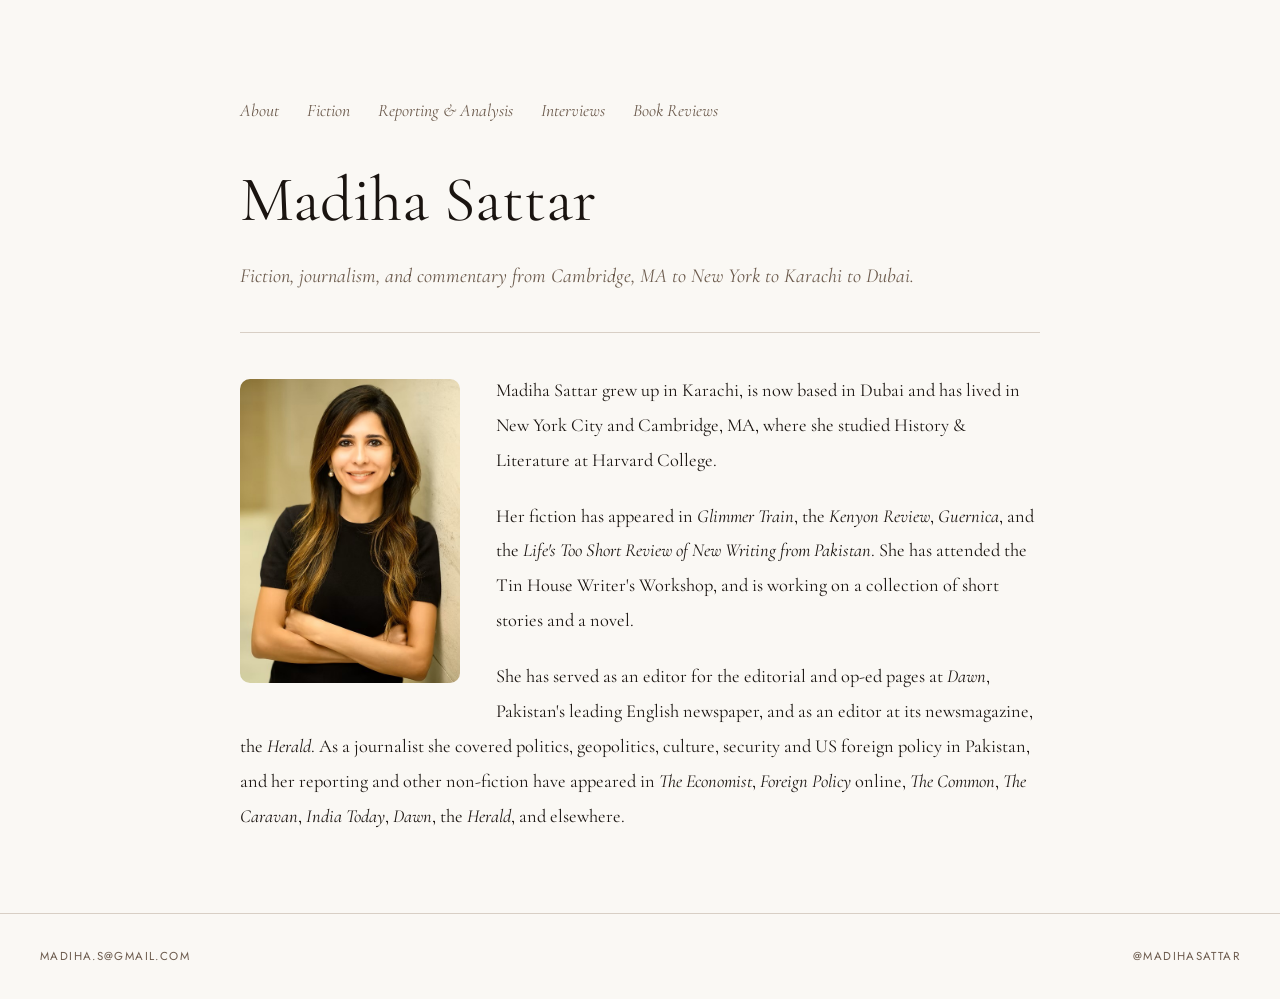
==== index.html @ 2da64d0b "Remove duplicate contact links from the homepage The footer already carries the email and X links on" ====
<!DOCTYPE html>
<html lang="en">
<head>
<meta charset="UTF-8" />
<meta name="viewport" content="width=device-width, initial-scale=1.0" />
<title>Madiha Sattar | Fiction, Creative Nonfiction, Journalism</title>
<meta name="description" content="Madiha Sattar — fiction writer, journalist, and critic. Published in the Kenyon Review, Guernica, Glimmer Train, The Economist, Foreign Policy, and more." />
<link rel="stylesheet" href="style.css?v=20260914b" />
</head>
<body data-page="home">
<main>
  <section class="home-hero">
    <nav class="hero-nav">
      <a href="#about">About</a>
      <a href="fiction.html">Fiction</a>
      <a href="reporting.html">Reporting &amp; Analysis</a>
      <a href="interviews.html">Interviews</a>
      <a href="book-reviews.html">Book Reviews</a>
    </nav>
    <h1>Madiha Sattar</h1>
    <p class="tagline">Fiction, journalism, and commentary from Cambridge, MA to New York to Karachi to&nbsp;Dubai.</p>
    <section class="home-about" id="about">
      <img src="madiha.jpg" alt="Madiha Sattar" />
      <div class="home-about-text">
        <p>Madiha Sattar grew up in Karachi, is now based in Dubai and has lived in New York City and Cambridge, MA, where she studied History &amp; Literature at Harvard&nbsp;College.</p>
        <p>Her fiction has appeared in <em>Glimmer Train</em>, the <em>Kenyon Review</em>, <em>Guernica</em>, and the <em>Life's Too Short Review of New Writing from Pakistan</em>. She has attended the Tin House Writer's Workshop, and is working on a collection of short stories and a&nbsp;novel.</p>
        <p>She has served as an editor for the editorial and op-ed pages at <em>Dawn</em>, Pakistan's leading English newspaper, and as an editor at its newsmagazine, the <em>Herald</em>. As a journalist she covered politics, geopolitics, culture, security and US foreign policy in Pakistan, and her reporting and other non-fiction have appeared in <em>The Economist</em>, <em>Foreign Policy</em> online, <em>The Common</em>, <em>The Caravan</em>, <em>India Today</em>, <em>Dawn</em>, the <em>Herald</em>, and&nbsp;elsewhere.</p>
      </div>
    </section>
  </section>
</main>
<script src="site.js?v=20260914b"></script>
</body>
</html>
---- style.css ----
@import url('https://fonts.googleapis.com/css2?family=Cormorant+Garamond:ital,wght@0,300;0,400;0,600;1,300;1,400&family=Jost:wght@300;400;500&display=swap');

:root {
  --ink: #1a1410;
  --paper: #faf8f4;
  --warm-mid: #6b5a4c;
  --accent: #7a4f3a;
  --rule: #d8cfc5;
  --nav-h: 68px;
}

*, *::before, *::after { box-sizing: border-box; margin: 0; padding: 0; }

html { font-size: 16px; scroll-behavior: smooth; }

body {
  background: var(--paper);
  color: var(--ink);
  font-family: 'Cormorant Garamond', Georgia, serif;
  font-weight: 400;
  line-height: 1.75;
  min-height: 100vh;
  display: flex;
  flex-direction: column;
}

/* ─── NAV ─────────────────────────────────────────────── */
nav {
  position: sticky;
  top: 0;
  z-index: 100;
  background: var(--paper);
  border-bottom: 1px solid var(--rule);
  height: var(--nav-h);
  display: flex;
  align-items: center;
  padding: 0 40px;
  gap: 40px;
}

.nav-name {
  font-family: 'Cormorant Garamond', Georgia, serif;
  font-size: 1.25rem;
  font-weight: 400;
  letter-spacing: 0.04em;
  color: var(--ink);
  text-decoration: none;
  white-space: nowrap;
  margin-right: auto;
}

.nav-links {
  display: flex;
  align-items: center;
  gap: 32px;
  list-style: none;
}

.nav-links a {
  font-family: 'Jost', sans-serif;
  font-size: 0.72rem;
  font-weight: 400;
  letter-spacing: 0.14em;
  text-transform: uppercase;
  color: var(--warm-mid);
  text-decoration: none;
  transition: color 0.2s;
}

.nav-links a:hover,
.nav-links a.active { color: var(--ink); }

/* ─── MAIN ───────────────────────────────────────────── */
main { flex: 1; }

/* ─── PAGE HEADER ───────────────────────────────────── */
.page-header {
  padding: 72px 40px 48px;
  max-width: 720px;
  margin: 0 auto;
}

.page-header h1 {
  font-size: clamp(2rem, 5vw, 3.2rem);
  font-weight: 400;
  letter-spacing: 0.01em;
  line-height: 1.2;
  color: var(--ink);
}

/* ─── HOME ───────────────────────────────────────────── */
.home-hero {
  padding: 96px 40px 80px;
  max-width: 880px;
  margin: 0 auto;
  display: flex;
  flex-direction: column;
  gap: 24px;
}

.home-hero h1 {
  font-size: clamp(2.4rem, 6vw, 4rem);
  font-weight: 400;
  line-height: 1.15;
  color: var(--ink);
}

.home-hero .subtitle {
  font-family: 'Jost', sans-serif;
  font-size: 0.78rem;
  letter-spacing: 0.2em;
  text-transform: uppercase;
  color: var(--warm-mid);
}

.home-hero .tagline {
  font-size: 1.25rem;
  font-weight: 400;
  font-style: italic;
  color: var(--warm-mid);
  line-height: 1.6;
  text-wrap: balance;
}

/* about, merged into the homepage below the tagline */
/* bio text wraps around the photo on every screen size */
.home-about {
  display: flow-root;
  margin-top: 16px;
  padding-top: 40px;
  border-top: 1px solid var(--rule);
  scroll-margin-top: 24px;
}

.home-about img {
  float: left;
  width: 220px;
  height: auto;
  margin: 6px 36px 12px 0;
  border-radius: 10px;
}

.home-about-text p {
  font-size: 1.15rem;
  font-weight: 400;
  line-height: 1.9;
  color: var(--ink);
  margin-bottom: 1.1em;
  text-wrap: pretty;
}
.home-about-text p:last-child { margin-bottom: 0; }

/* ─── ABOUT ──────────────────────────────────────────── */
.about-section {
  padding: 0 40px 80px;
  max-width: 720px;
  margin: 0 auto;
  display: flex;
  flex-direction: column;
  gap: 32px;
}

.about-section p {
  font-size: 1.15rem;
  font-weight: 400;
  line-height: 1.9;
  color: var(--ink);
  text-wrap: pretty;
}

/* small label above a full piece (e.g. "Book Review · Herald") */
.about-section .piece-label {
  font-family: 'Jost', sans-serif;
  font-size: 0.78rem;
  letter-spacing: 0.12em;
  text-transform: uppercase;
  color: var(--warm-mid);
}

/* one-line summary under a piece's title */
.about-section .piece-standfirst {
  font-style: italic;
  font-size: 1.3rem;
  line-height: 1.6;
  color: var(--warm-mid);
}

/* publication note at the end of a full piece */
.about-section .piece-note {
  font-style: italic;
  color: var(--warm-mid);
}

/* ─── WORK LISTS ─────────────────────────────────────── */
.work-section {
  padding: 0 40px 80px;
  max-width: 720px;
  margin: 0 auto;
}

.work-list { list-style: none; }

.work-item {
  padding: 28px 0;
  border-bottom: 1px solid var(--rule);
  display: flex;
  flex-direction: column;
  gap: 8px;
}
.work-item:first-child { border-top: 1px solid var(--rule); }

.work-item .pub {
  font-family: 'Jost', sans-serif;
  font-size: 0.72rem;
  letter-spacing: 0.16em;
  text-transform: uppercase;
  color: var(--accent);
}

.work-item .pub { text-wrap: balance; }
/* several credit lines under one entry, each its own link */
.work-item .pub-credits {
  display: flex;
  flex-direction: column;
  align-items: flex-start;
  gap: 10px;
}
.work-item .pub a {
  color: inherit;
  text-decoration: underline;
  text-decoration-thickness: 1px;
  text-underline-offset: 3px;
  transition: color 0.2s;
}
.work-item .pub a:hover { color: var(--ink); }

.work-item .title {
  font-size: 1.2rem;
  font-weight: 400;
  font-style: italic;
  color: #2970b8;
  text-decoration: none;
  transition: color 0.2s;
  line-height: 1.35;
}
.work-item .title:hover { color: var(--accent); }
.work-item .title.no-link { cursor: default; color: var(--ink); }
.work-item .title.no-link:hover { color: var(--ink); }

.work-item .excerpt {
  font-size: 1.05rem;
  font-weight: 400;
  color: #4d4137;
  line-height: 1.7;
  text-wrap: pretty;
}

.work-item .date {
  font-family: 'Jost', sans-serif;
  font-size: 0.68rem;
  letter-spacing: 0.1em;
  color: var(--warm-mid);
}

/* ─── PUBLICATION LOGOS ──────────────────────────────── */
.pub-logos {
  padding: 0 40px 80px;
  max-width: 720px;
  margin: 0 auto;
}

.pub-logos p.intro {
  font-size: 1.05rem;
  font-weight: 300;
  color: var(--warm-mid);
  margin-bottom: 40px;
  font-style: italic;
}

.pub-grid {
  display: flex;
  flex-wrap: wrap;
  gap: 20px;
  align-items: center;
}

.pub-badge {
  font-family: 'Jost', sans-serif;
  font-size: 0.75rem;
  letter-spacing: 0.14em;
  text-transform: uppercase;
  color: var(--warm-mid);
  border: 1px solid var(--rule);
  padding: 10px 18px;
  text-decoration: none;
  transition: all 0.2s;
}
.pub-badge:hover {
  color: var(--ink);
  border-color: var(--accent);
  background: #f5efe8;
}

/* ─── FOOTER ─────────────────────────────────────────── */
footer {
  border-top: 1px solid var(--rule);
  padding: 32px 40px;
  display: flex;
  justify-content: space-between;
  align-items: center;
  gap: 16px;
  flex-wrap: wrap;
}

footer a {
  font-family: 'Jost', sans-serif;
  font-size: 0.72rem;
  letter-spacing: 0.12em;
  text-transform: uppercase;
  color: var(--warm-mid);
  text-decoration: none;
  transition: color 0.2s;
}
footer a:hover { color: var(--ink); }

/* ─── RESPONSIVE ─────────────────────────────────────── */
@media (max-width: 680px) {
  /* Cormorant runs small on phones; scale every rem size up a step */
  html { font-size: 17px; }

  /* name on its own line, links wrap in a row beneath it */
  nav {
    height: auto;
    flex-wrap: wrap;
    padding: 14px 24px;
    gap: 6px 0;
  }
  .nav-name { width: 100%; margin-right: 0; }
  .nav-links { flex-wrap: wrap; gap: 4px 18px; }

  .home-about img { width: 118px; margin: 5px 18px 8px 0; border-radius: 8px; }

  .home-hero, .page-header, .about-section, .work-section, .pub-logos {
    padding-left: 24px;
    padding-right: 24px;
  }

  footer { padding: 24px; }
}

/* ─── HERO NAV (homepage links above name) ───────────── */
.hero-nav {
  display: flex;
  flex-direction: row;
  flex-wrap: wrap;
  align-items: flex-start;
  gap: 8px 28px;
  /* pinned while scrolling, like the inner-page menu */
  position: sticky;
  top: 0;
  z-index: 100;
  border: none;
  background: var(--paper);
  padding: 12px 0;
  margin-top: -12px;
  height: auto;
}

.hero-nav a {
  font-family: 'Cormorant Garamond', Georgia, serif;
  font-size: 1.1rem;
  font-weight: 400;
  font-style: italic;
  color: var(--warm-mid);
  text-decoration: none;
  letter-spacing: 0;
  text-transform: none;
  white-space: nowrap;
  transition: color 0.2s;
}

.hero-nav a:hover { color: var(--ink); }
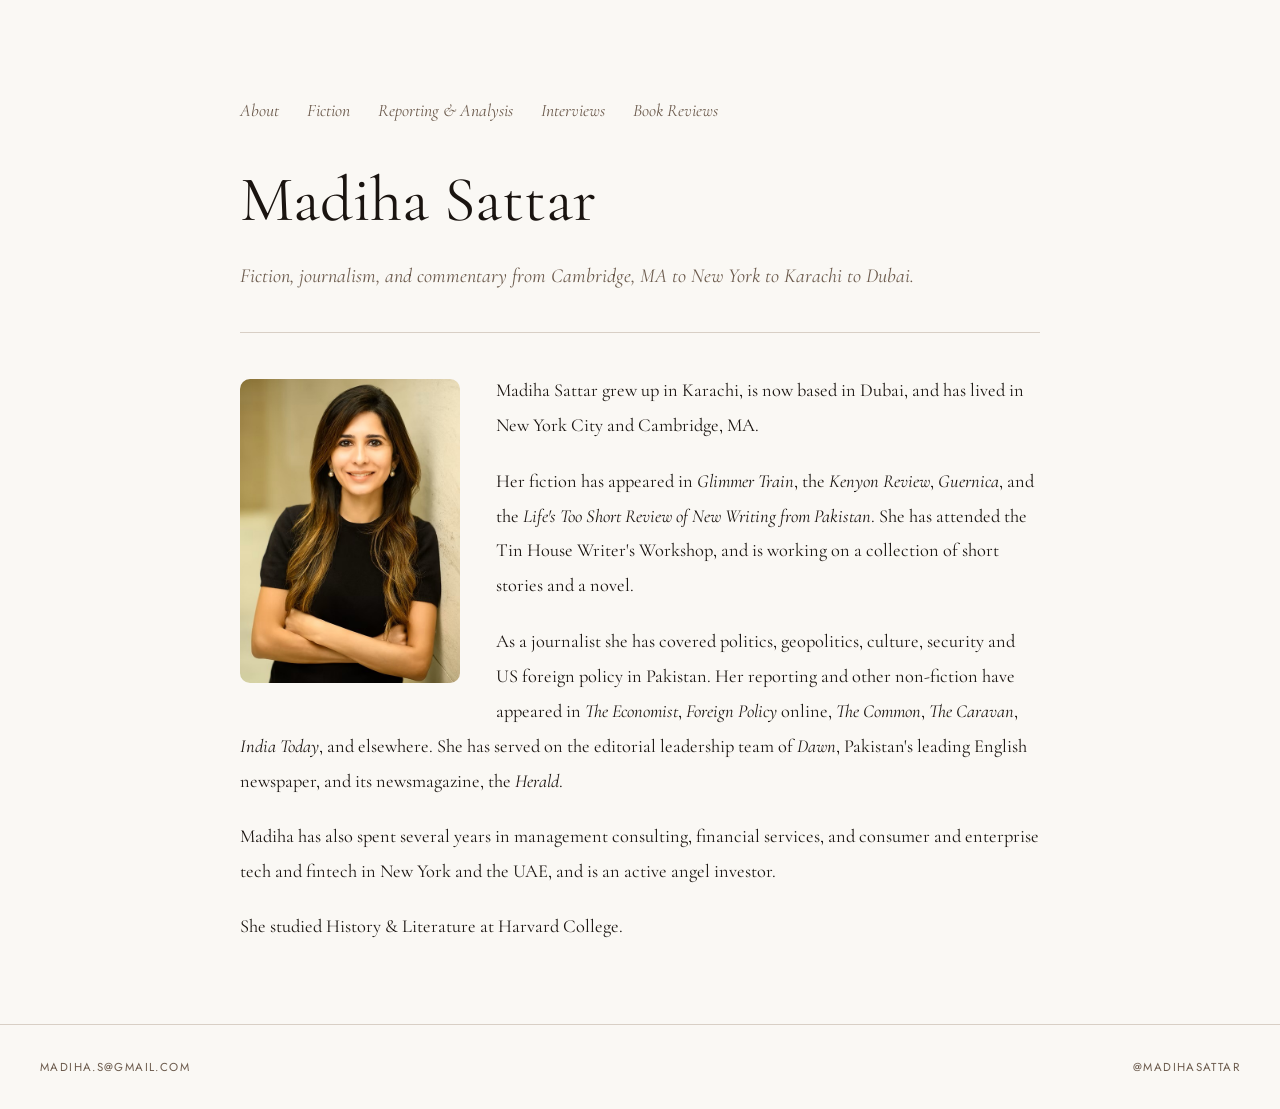
==== commit 8214b3ce: "Update homepage bio Co-Authored-By: Claude Opus 5 <noreply@anthropic.com>" ====
--- a/index.html
+++ b/index.html
@@ -22,9 +22,11 @@
     <section class="home-about" id="about">
       <img src="madiha.jpg" alt="Madiha Sattar" />
       <div class="home-about-text">
-        <p>Madiha Sattar grew up in Karachi, is now based in Dubai and has lived in New York City and Cambridge, MA, where she studied History &amp; Literature at Harvard&nbsp;College.</p>
+        <p>Madiha Sattar grew up in Karachi, is now based in Dubai, and has lived in New York City and Cambridge,&nbsp;MA.</p>
         <p>Her fiction has appeared in <em>Glimmer Train</em>, the <em>Kenyon Review</em>, <em>Guernica</em>, and the <em>Life's Too Short Review of New Writing from Pakistan</em>. She has attended the Tin House Writer's Workshop, and is working on a collection of short stories and a&nbsp;novel.</p>
-        <p>She has served as an editor for the editorial and op-ed pages at <em>Dawn</em>, Pakistan's leading English newspaper, and as an editor at its newsmagazine, the <em>Herald</em>. As a journalist she covered politics, geopolitics, culture, security and US foreign policy in Pakistan, and her reporting and other non-fiction have appeared in <em>The Economist</em>, <em>Foreign Policy</em> online, <em>The Common</em>, <em>The Caravan</em>, <em>India Today</em>, <em>Dawn</em>, the <em>Herald</em>, and&nbsp;elsewhere.</p>
+        <p>As a journalist she has covered politics, geopolitics, culture, security and US foreign policy in Pakistan. Her reporting and other non-fiction have appeared in <em>The Economist</em>, <em>Foreign Policy</em> online, <em>The Common</em>, <em>The Caravan</em>, <em>India Today</em>, and elsewhere. She has served on the editorial leadership team of <em>Dawn</em>, Pakistan's leading English newspaper, and its newsmagazine, the&nbsp;<em>Herald</em>.</p>
+        <p>Madiha has also spent several years in management consulting, financial services, and consumer and enterprise tech and fintech in New York and the UAE, and is an active angel&nbsp;investor.</p>
+        <p>She studied History &amp; Literature at Harvard&nbsp;College.</p>
       </div>
     </section>
   </section>
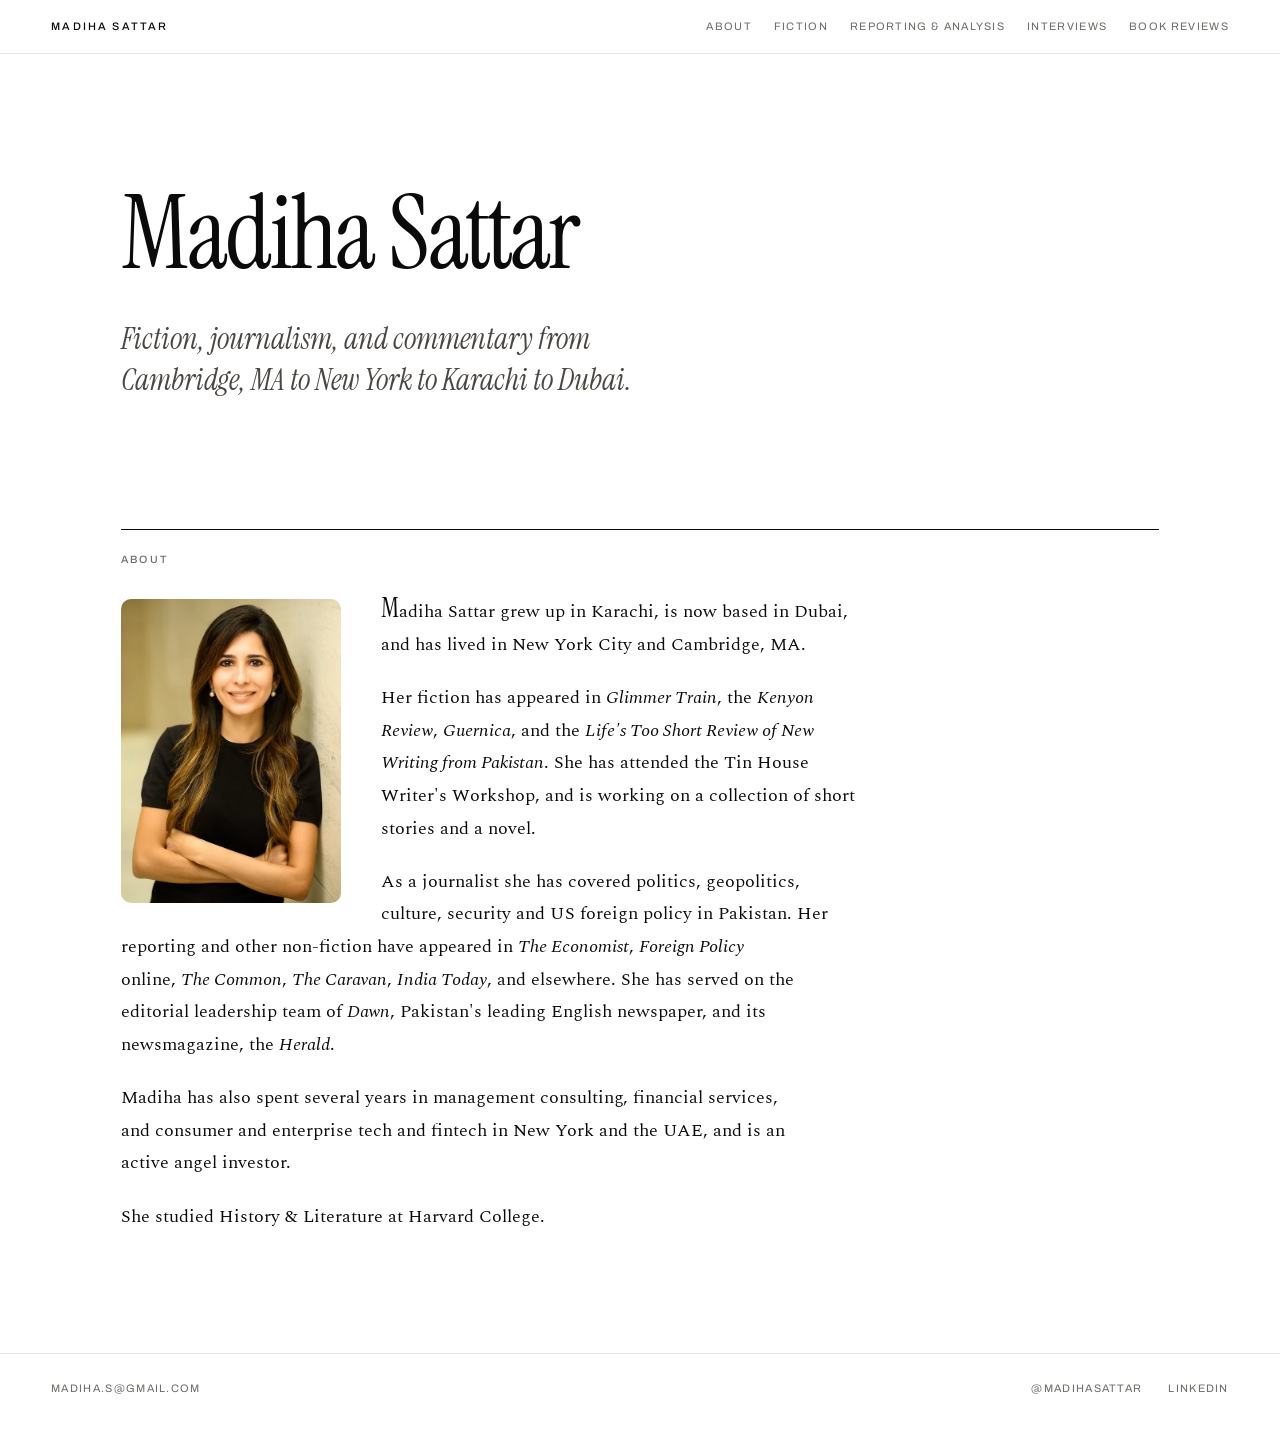
==== commit 4a2b5782: "Design refresh: new type, palette, layouts per DESIGN-HANDOFF - Instrument Serif / Spectral / Archiv" ====
--- a/index.html
+++ b/index.html
@@ -5,22 +5,16 @@
 <meta name="viewport" content="width=device-width, initial-scale=1.0" />
 <title>Madiha Sattar | Fiction, Creative Nonfiction, Journalism</title>
 <meta name="description" content="Madiha Sattar — fiction writer, journalist, and critic. Published in the Kenyon Review, Guernica, Glimmer Train, The Economist, Foreign Policy, and more." />
-<link rel="stylesheet" href="style.css?v=20260914b" />
+<link rel="stylesheet" href="style.css?v=20260914c" />
 </head>
 <body data-page="home">
-<main>
-  <section class="home-hero">
-    <nav class="hero-nav">
-      <a href="#about">About</a>
-      <a href="fiction.html">Fiction</a>
-      <a href="reporting.html">Reporting &amp; Analysis</a>
-      <a href="interviews.html">Interviews</a>
-      <a href="book-reviews.html">Book Reviews</a>
-    </nav>
-    <h1>Madiha Sattar</h1>
-    <p class="tagline">Fiction, journalism, and commentary from Cambridge, MA to New York to Karachi to&nbsp;Dubai.</p>
-    <section class="home-about" id="about">
-      <img src="madiha.jpg" alt="Madiha Sattar" />
+<main class="page-home">
+  <h1 class="home-name">Madiha Sattar</h1>
+  <p class="home-tagline">Fiction, journalism, and commentary from Cambridge, MA to New York to Karachi to&nbsp;Dubai.</p>
+  <section class="home-about" id="about">
+    <p class="section-label">About</p>
+    <div class="home-about-body">
+      <img src="madiha.jpg" alt="Madiha Sattar" width="552" height="762" />
       <div class="home-about-text">
         <p>Madiha Sattar grew up in Karachi, is now based in Dubai, and has lived in New York City and Cambridge,&nbsp;MA.</p>
         <p>Her fiction has appeared in <em>Glimmer Train</em>, the <em>Kenyon Review</em>, <em>Guernica</em>, and the <em>Life's Too Short Review of New Writing from Pakistan</em>. She has attended the Tin House Writer's Workshop, and is working on a collection of short stories and a&nbsp;novel.</p>
@@ -28,9 +22,9 @@
         <p>Madiha has also spent several years in management consulting, financial services, and consumer and enterprise tech and fintech in New York and the UAE, and is an active angel&nbsp;investor.</p>
         <p>She studied History &amp; Literature at Harvard&nbsp;College.</p>
       </div>
-    </section>
+    </div>
   </section>
 </main>
-<script src="site.js?v=20260914b"></script>
+<script src="site.js?v=20260914c"></script>
 </body>
 </html>
--- a/style.css
+++ b/style.css
@@ -1,382 +1,493 @@
-@import url('https://fonts.googleapis.com/css2?family=Cormorant+Garamond:ital,wght@0,300;0,400;0,600;1,300;1,400&family=Jost:wght@300;400;500&display=swap');
+@import url('https://fonts.googleapis.com/css2?family=Instrument+Serif:ital@0;1&family=Archivo:wght@400;500&family=Spectral:ital,wght@0,400;1,400&display=swap');
 
 :root {
-  --ink: #1a1410;
-  --paper: #faf8f4;
-  --warm-mid: #6b5a4c;
-  --accent: #7a4f3a;
-  --rule: #d8cfc5;
-  --nav-h: 68px;
+  --paper: #ffffff;
+  --ink: #0a0a0a;        /* headings, active nav, non-linked titles */
+  --body: #3a3632;       /* excerpts, running text */
+  --mid: #4a4642;        /* tagline, standfirsts */
+  --quiet: #6f6b66;      /* nav links, footer, credits */
+  --faint: #8c8882;      /* dates, small labels */
+  --rule: #e7e5e1;       /* hairlines between entries */
+  --rule-strong: #0a0a0a;/* rule that opens a list or the About block */
+  --link: #2970b8;       /* article titles that link out */
+
+  --display: 'Instrument Serif', Georgia, 'Times New Roman', serif;
+  --text: 'Spectral', Georgia, 'Times New Roman', serif;
+  --label: 'Archivo', system-ui, -apple-system, 'Segoe UI', sans-serif;
+
+  --gutter: clamp(20px, 4vw, 52px);
 }
 
 *, *::before, *::after { box-sizing: border-box; margin: 0; padding: 0; }
 
-html { font-size: 16px; scroll-behavior: smooth; }
+html { scroll-behavior: smooth; }
+@media (prefers-reduced-motion: reduce) { html { scroll-behavior: auto; } }
 
 body {
   background: var(--paper);
   color: var(--ink);
-  font-family: 'Cormorant Garamond', Georgia, serif;
+  font-family: var(--text);
   font-weight: 400;
-  line-height: 1.75;
+  line-height: 1.6;
   min-height: 100vh;
   display: flex;
   flex-direction: column;
-}
-
-/* ─── NAV ─────────────────────────────────────────────── */
-nav {
+  -webkit-font-smoothing: antialiased;
+}
+
+a { color: var(--link); }
+a:hover { color: var(--ink); }
+a:focus-visible, button:focus-visible { outline: 2px solid var(--link); outline-offset: 3px; }
+img { max-width: 100%; }
+
+/* ─── HEADER (injected by site.js) ───────────────────── */
+.site-header {
   position: sticky;
   top: 0;
-  z-index: 100;
+  z-index: 50;
   background: var(--paper);
   border-bottom: 1px solid var(--rule);
-  height: var(--nav-h);
-  display: flex;
-  align-items: center;
-  padding: 0 40px;
-  gap: 40px;
-}
-
-.nav-name {
-  font-family: 'Cormorant Garamond', Georgia, serif;
-  font-size: 1.25rem;
-  font-weight: 400;
-  letter-spacing: 0.04em;
+  display: flex;
+  flex-wrap: wrap;
+  align-items: baseline;
+  justify-content: space-between;
+  gap: 8px 32px;
+  padding: 18px var(--gutter);
+}
+
+.site-name {
+  font-family: var(--label);
+  font-size: 0.68rem;
+  font-weight: 500;
+  letter-spacing: 0.2em;
+  text-transform: uppercase;
   color: var(--ink);
   text-decoration: none;
-  white-space: nowrap;
-  margin-right: auto;
-}
-
-.nav-links {
-  display: flex;
-  align-items: center;
-  gap: 32px;
+}
+.site-name:hover { color: var(--ink); }
+
+.site-nav {
+  display: flex;
+  flex-wrap: wrap;
+  gap: 6px 22px;
+}
+
+.site-nav a {
+  font-family: var(--label);
+  font-size: 0.68rem;
+  letter-spacing: 0.12em;
+  text-transform: uppercase;
+  color: var(--quiet);
+  text-decoration: none;
+}
+.site-nav a:hover { color: var(--ink); }
+.site-nav a.active {
+  color: var(--ink);
+  border-bottom: 1px solid var(--ink);
+  padding-bottom: 2px;
+}
+
+/* ─── PAGE FRAMES ────────────────────────────────────── */
+main {
+  flex: 1;
+  width: 100%;
+  margin: 0 auto;
+  padding: clamp(52px, 8vw, 96px) var(--gutter) clamp(64px, 9vw, 112px);
+}
+.page-list  { max-width: 1000px; }
+.page-piece { max-width: 760px; }
+.page-home  {
+  max-width: 1140px;
+  padding-top: clamp(64px, 11vw, 132px);
+  padding-bottom: clamp(72px, 10vw, 120px);
+}
+
+.page-title {
+  font-family: var(--display);
+  font-weight: 400;
+  font-size: clamp(2.4rem, 6.5vw, 4rem);
+  line-height: 1.04;
+  letter-spacing: -0.02em;
+  color: var(--ink);
+  text-wrap: balance;
+}
+.page-title--long {
+  font-size: clamp(2.2rem, 6vw, 4rem);
+  max-width: 18em;
+}
+
+/* ─── HOMEPAGE ───────────────────────────────────────── */
+.home-name {
+  font-family: var(--display);
+  font-weight: 400;
+  font-size: clamp(2.9rem, 9.2vw, 6.4rem);
+  line-height: 0.94;
+  letter-spacing: -0.025em;
+}
+
+.home-tagline {
+  font-family: var(--display);
+  font-style: italic;
+  font-size: clamp(1.2rem, 2.5vw, 1.85rem);
+  line-height: 1.4;
+  color: var(--mid);
+  max-width: 27em;
+  text-wrap: balance;
+  margin-top: clamp(22px, 3.5vw, 36px);
+}
+
+.home-about {
+  margin-top: clamp(64px, 10vw, 128px);
+  border-top: 1px solid var(--rule-strong);
+  padding-top: 22px;
+  scroll-margin-top: 76px;
+}
+
+.section-label {
+  font-family: var(--label);
+  font-size: 0.66rem;
+  font-weight: 500;
+  letter-spacing: 0.2em;
+  text-transform: uppercase;
+  color: var(--quiet);
+  margin-bottom: 26px;
+}
+
+/* photo floats left; the bio must stay normal block flow so it wraps around and under it */
+.home-about-body {
+  display: flow-root;
+  max-width: 46em;
+}
+
+.home-about-body img {
+  float: left;
+  display: block;
+  width: clamp(128px, 22vw, 220px);
+  height: auto;
+  margin: 4px clamp(22px, 3.5vw, 40px) 14px 0;
+  border-radius: clamp(8px, 1.4vw, 10px);
+}
+
+.home-about-text p {
+  font-size: 1.12rem;
+  line-height: 1.82;
+  margin: 0 0 1.15em;
+  text-wrap: pretty;
+}
+.home-about-text p:last-child { margin-bottom: 0; }
+
+/* raised initial ties the bio to the display type */
+.home-about-text p:first-child::first-letter {
+  font-family: var(--display);
+  font-size: 1.5em;
+  line-height: 1;
+}
+
+/* ─── LIST PAGES ─────────────────────────────────────── */
+.work-list {
   list-style: none;
-}
-
-.nav-links a {
-  font-family: 'Jost', sans-serif;
-  font-size: 0.72rem;
+  margin-top: clamp(32px, 5vw, 52px);
+  border-top: 1px solid var(--rule-strong);
+}
+
+.entry {
+  display: flex;
+  flex-direction: column;
+  gap: 12px;
+}
+
+.work-list > .entry {
+  border-bottom: 1px solid var(--rule);
+  padding: clamp(26px, 4vw, 40px) 0;
+}
+
+.entry-date,
+.entry-label {
+  font-family: var(--label);
+  font-size: 0.64rem;
+  letter-spacing: 0.14em;
+  text-transform: uppercase;
+  color: var(--faint);
+}
+.entry-label {
+  font-weight: 500;
+  letter-spacing: 0.18em;
+}
+
+.entry-title {
+  font-family: var(--display);
   font-weight: 400;
-  letter-spacing: 0.14em;
-  text-transform: uppercase;
-  color: var(--warm-mid);
+  font-size: clamp(1.45rem, 3vw, 1.85rem);
+  line-height: 1.2;
+  color: var(--link);
   text-decoration: none;
-  transition: color 0.2s;
-}
-
-.nav-links a:hover,
-.nav-links a.active { color: var(--ink); }
-
-/* ─── MAIN ───────────────────────────────────────────── */
-main { flex: 1; }
-
-/* ─── PAGE HEADER ───────────────────────────────────── */
-.page-header {
-  padding: 72px 40px 48px;
-  max-width: 720px;
-  margin: 0 auto;
-}
-
-.page-header h1 {
-  font-size: clamp(2rem, 5vw, 3.2rem);
-  font-weight: 400;
-  letter-spacing: 0.01em;
-  line-height: 1.2;
-  color: var(--ink);
-}
-
-/* ─── HOME ───────────────────────────────────────────── */
-.home-hero {
-  padding: 96px 40px 80px;
-  max-width: 880px;
-  margin: 0 auto;
-  display: flex;
-  flex-direction: column;
-  gap: 24px;
-}
-
-.home-hero h1 {
-  font-size: clamp(2.4rem, 6vw, 4rem);
-  font-weight: 400;
-  line-height: 1.15;
-  color: var(--ink);
-}
-
-.home-hero .subtitle {
-  font-family: 'Jost', sans-serif;
-  font-size: 0.78rem;
-  letter-spacing: 0.2em;
-  text-transform: uppercase;
-  color: var(--warm-mid);
-}
-
-.home-hero .tagline {
-  font-size: 1.25rem;
-  font-weight: 400;
+  max-width: 30em;
+  text-wrap: pretty;
+}
+a.entry-title:hover { color: var(--ink); }
+.entry-title.no-link { color: var(--ink); }
+
+.entry-standfirst {
+  font-family: var(--display);
   font-style: italic;
-  color: var(--warm-mid);
-  line-height: 1.6;
+  font-size: 1.15rem;
+  line-height: 1.5;
+  color: var(--mid);
+  max-width: 34em;
+  text-wrap: pretty;
+}
+
+.entry-excerpt {
+  font-size: 1.02rem;
+  line-height: 1.8;
+  color: var(--body);
+  max-width: 36em;
+  text-wrap: pretty;
+}
+
+/* Fiction: the publication credit sits above the title and reads as its pair */
+[data-page="fiction"] .entry-title {
+  font-size: clamp(1.5rem, 3.2vw, 2.1rem);
+}
+
+.entry-credit,
+.entry-credits a {
+  font-family: var(--label);
+  font-size: 0.95rem;
+  font-weight: 500;
+  letter-spacing: 0.08em;
+  text-transform: uppercase;
+  color: var(--body);
   text-wrap: balance;
 }
 
-/* about, merged into the homepage below the tagline */
-/* bio text wraps around the photo on every screen size */
-.home-about {
-  display: flow-root;
-  margin-top: 16px;
-  padding-top: 40px;
-  border-top: 1px solid var(--rule);
-  scroll-margin-top: 24px;
-}
-
-.home-about img {
-  float: left;
-  width: 220px;
-  height: auto;
-  margin: 6px 36px 12px 0;
-  border-radius: 10px;
-}
-
-.home-about-text p {
-  font-size: 1.15rem;
-  font-weight: 400;
-  line-height: 1.9;
-  color: var(--ink);
-  margin-bottom: 1.1em;
-  text-wrap: pretty;
-}
-.home-about-text p:last-child { margin-bottom: 0; }
-
-/* ─── ABOUT ──────────────────────────────────────────── */
-.about-section {
-  padding: 0 40px 80px;
-  max-width: 720px;
-  margin: 0 auto;
-  display: flex;
-  flex-direction: column;
-  gap: 32px;
-}
-
-.about-section p {
-  font-size: 1.15rem;
-  font-weight: 400;
-  line-height: 1.9;
-  color: var(--ink);
-  text-wrap: pretty;
-}
-
-/* small label above a full piece (e.g. "Book Review · Herald") */
-.about-section .piece-label {
-  font-family: 'Jost', sans-serif;
-  font-size: 0.78rem;
-  letter-spacing: 0.12em;
-  text-transform: uppercase;
-  color: var(--warm-mid);
-}
-
-/* one-line summary under a piece's title */
-.about-section .piece-standfirst {
-  font-style: italic;
-  font-size: 1.3rem;
-  line-height: 1.6;
-  color: var(--warm-mid);
-}
-
-/* publication note at the end of a full piece */
-.about-section .piece-note {
-  font-style: italic;
-  color: var(--warm-mid);
-}
-
-/* ─── WORK LISTS ─────────────────────────────────────── */
-.work-section {
-  padding: 0 40px 80px;
-  max-width: 720px;
-  margin: 0 auto;
-}
-
-.work-list { list-style: none; }
-
-.work-item {
-  padding: 28px 0;
-  border-bottom: 1px solid var(--rule);
-  display: flex;
-  flex-direction: column;
-  gap: 8px;
-}
-.work-item:first-child { border-top: 1px solid var(--rule); }
-
-.work-item .pub {
-  font-family: 'Jost', sans-serif;
-  font-size: 0.72rem;
-  letter-spacing: 0.16em;
-  text-transform: uppercase;
-  color: var(--accent);
-}
-
-.work-item .pub { text-wrap: balance; }
-/* several credit lines under one entry, each its own link */
-.work-item .pub-credits {
+.entry-credits {
   display: flex;
   flex-direction: column;
   align-items: flex-start;
   gap: 10px;
 }
-.work-item .pub a {
-  color: inherit;
+.entry-credits a {
   text-decoration: underline;
   text-decoration-thickness: 1px;
   text-underline-offset: 3px;
-  transition: color 0.2s;
-}
-.work-item .pub a:hover { color: var(--ink); }
-
-.work-item .title {
-  font-size: 1.2rem;
+}
+.entry-credits a:hover { color: var(--ink); }
+
+/* Book Reviews: fixed cover box, centred against its blurb */
+.work-list > .review-item {
+  display: grid;
+  grid-template-columns: clamp(88px, 12vw, 116px) minmax(0, 1fr);
+  gap: clamp(22px, 4vw, 44px);
+  align-items: center;
+}
+
+.review-cover {
+  display: block;
+  width: 100%;
+  aspect-ratio: 2 / 3;
+  object-fit: cover;
+  object-position: center;
+  border-radius: 4px;
+  box-shadow: 0 1px 12px rgba(0, 0, 0, 0.14);
+}
+
+.review-text {
+  display: flex;
+  flex-direction: column;
+  gap: 10px;
+}
+.review-text .entry-title { font-size: clamp(1.45rem, 3vw, 1.95rem); max-width: 26em; }
+.review-text .entry-title + .entry-excerpt { margin-top: 4px; }
+
+/* Interviews */
+[data-page="interviews"] .entry-title {
+  font-size: clamp(1.7rem, 4vw, 2.4rem);
+  line-height: 1.15;
+}
+[data-page="interviews"] .entry-excerpt {
+  font-size: 1.05rem;
+  max-width: 38em;
+}
+[data-page="interviews"] .entry-title + .entry-excerpt { margin-top: 4px; }
+
+/* ─── REPORTING & ANALYSIS ───────────────────────────── */
+.pub-filter {
+  margin-top: clamp(32px, 5vw, 52px);
+  border-top: 1px solid var(--rule-strong);
+  border-bottom: 1px solid var(--rule);
+  padding: 22px 0 24px;
+  display: grid;
+  grid-template-columns: repeat(auto-fill, minmax(108px, 1fr));
+  gap: 26px 16px;
+  align-items: center;
+  justify-items: start;
+}
+
+.pub-filter button {
+  background: none;
+  border: none;
+  padding: 0;
+  cursor: pointer;
+  display: flex;
+  align-items: center;
+  max-width: 100%;
+  transition: opacity 0.2s;
+}
+.pub-filter button.dimmed { opacity: 0.3; }
+.pub-filter button:hover { opacity: 1; }
+
+.pub-filter img,
+.pub-head img {
+  display: block;
+  width: auto;
+  max-width: 100%;
+  object-fit: contain;
+  object-position: left center;
+}
+
+/* wordmarks 40–46px; stacked marks need more height to read at the same optical size */
+.pub-filter [data-pub="economist"] img  { height: 46px; }
+.pub-filter [data-pub="fp"] img         { height: 44px; }
+.pub-filter [data-pub="dawn"] img       { height: 40px; }
+.pub-filter [data-pub="caravan"] img    { height: 46px; }
+.pub-filter [data-pub="herald"] img     { height: 40px; }
+.pub-filter [data-pub="indiatoday"] img { height: 44px; }
+.pub-filter [data-pub="common"] img     { height: 54px; }
+.pub-filter [data-pub="huffpost"] img   { height: 50px; }
+
+.pub-section { margin-top: clamp(40px, 6vw, 68px); }
+.pub-section.is-hidden { display: none; }
+
+.pub-head {
+  display: flex;
+  align-items: center;
+  margin-bottom: 18px;
+}
+
+#economist  .pub-head img { height: 52px; }
+#fp         .pub-head img { height: 46px; }
+#dawn       .pub-head img { height: 42px; }
+#caravan    .pub-head img { height: 50px; }
+#herald     .pub-head img { height: 42px; }
+#indiatoday .pub-head img { height: 46px; }
+#common     .pub-head img { height: 68px; }
+#huffpost   .pub-head img { height: 64px; }
+
+.pub-list { list-style: none; }
+.pub-list > .entry {
+  border-top: 1px solid var(--rule);
+  padding: 26px 0;
+  gap: 10px;
+}
+
+/* ─── FULL-TEXT PIECES ───────────────────────────────── */
+.piece-label {
+  font-family: var(--label);
+  font-size: 0.64rem;
+  font-weight: 500;
+  letter-spacing: 0.2em;
+  text-transform: uppercase;
+  color: var(--faint);
+  margin-bottom: 18px;
+}
+
+.piece-title {
+  font-family: var(--display);
   font-weight: 400;
+  font-size: clamp(2.4rem, 6.5vw, 3.8rem);
+  line-height: 1.04;
+  letter-spacing: -0.02em;
+  text-wrap: balance;
+}
+.piece-title--long {
+  font-size: clamp(2.1rem, 5.6vw, 3.4rem);
+  line-height: 1.08;
+}
+
+.piece-standfirst {
+  font-family: var(--display);
   font-style: italic;
-  color: #2970b8;
+  font-size: clamp(1.25rem, 2.6vw, 1.65rem);
+  line-height: 1.45;
+  color: var(--mid);
+  margin-top: clamp(18px, 3vw, 26px);
+  text-wrap: pretty;
+}
+
+.piece-body {
+  margin-top: clamp(32px, 5vw, 48px);
+  border-top: 1px solid var(--rule-strong);
+  padding-top: clamp(28px, 4vw, 40px);
+  display: flex;
+  flex-direction: column;
+  gap: 1.3em;
+}
+
+.piece-body p {
+  font-size: 1.14rem;
+  line-height: 1.88;
+  text-wrap: pretty;
+}
+
+.piece-body .piece-epigraph {
+  font-family: var(--display);
+  font-style: italic;
+  font-size: clamp(1.25rem, 2.6vw, 1.6rem);
+  line-height: 1.5;
+  color: var(--mid);
+}
+
+.piece-body .piece-note {
+  font-style: italic;
+  font-size: 1rem;
+  line-height: 1.7;
+  color: var(--quiet);
+  margin-top: 0.6em;
+}
+
+.back-link { margin-top: clamp(44px, 6vw, 64px); }
+.back-link a {
+  font-family: var(--label);
+  font-size: 0.66rem;
+  letter-spacing: 0.16em;
+  text-transform: uppercase;
+  color: var(--quiet);
   text-decoration: none;
-  transition: color 0.2s;
-  line-height: 1.35;
-}
-.work-item .title:hover { color: var(--accent); }
-.work-item .title.no-link { cursor: default; color: var(--ink); }
-.work-item .title.no-link:hover { color: var(--ink); }
-
-.work-item .excerpt {
-  font-size: 1.05rem;
-  font-weight: 400;
-  color: #4d4137;
-  line-height: 1.7;
-  text-wrap: pretty;
-}
-
-.work-item .date {
-  font-family: 'Jost', sans-serif;
-  font-size: 0.68rem;
-  letter-spacing: 0.1em;
-  color: var(--warm-mid);
-}
-
-/* ─── PUBLICATION LOGOS ──────────────────────────────── */
-.pub-logos {
-  padding: 0 40px 80px;
-  max-width: 720px;
-  margin: 0 auto;
-}
-
-.pub-logos p.intro {
-  font-size: 1.05rem;
-  font-weight: 300;
-  color: var(--warm-mid);
-  margin-bottom: 40px;
-  font-style: italic;
-}
-
-.pub-grid {
-  display: flex;
-  flex-wrap: wrap;
-  gap: 20px;
-  align-items: center;
-}
-
-.pub-badge {
-  font-family: 'Jost', sans-serif;
-  font-size: 0.75rem;
-  letter-spacing: 0.14em;
-  text-transform: uppercase;
-  color: var(--warm-mid);
-  border: 1px solid var(--rule);
-  padding: 10px 18px;
+}
+.back-link a:hover { color: var(--ink); }
+
+/* ─── FOOTER (injected by site.js) ───────────────────── */
+/* one line at every width: the clamped size keeps three links off a second row at 375px */
+.site-footer {
+  border-top: 1px solid var(--rule);
+  padding: 26px var(--gutter) 34px;
+  display: flex;
+  flex-wrap: nowrap;
+  align-items: center;
+  justify-content: space-between;
+  gap: clamp(10px, 2.5vw, 28px);
+}
+
+.site-footer-social {
+  display: flex;
+  align-items: center;
+  gap: clamp(10px, 2.5vw, 26px);
+}
+
+.site-footer a {
+  font-family: var(--label);
+  font-size: clamp(0.56rem, 2.4vw, 0.68rem);
+  letter-spacing: 0.12em;
+  text-transform: uppercase;
+  color: var(--quiet);
   text-decoration: none;
-  transition: all 0.2s;
-}
-.pub-badge:hover {
-  color: var(--ink);
-  border-color: var(--accent);
-  background: #f5efe8;
-}
-
-/* ─── FOOTER ─────────────────────────────────────────── */
-footer {
-  border-top: 1px solid var(--rule);
-  padding: 32px 40px;
-  display: flex;
-  justify-content: space-between;
-  align-items: center;
-  gap: 16px;
-  flex-wrap: wrap;
-}
-
-footer a {
-  font-family: 'Jost', sans-serif;
-  font-size: 0.72rem;
-  letter-spacing: 0.12em;
-  text-transform: uppercase;
-  color: var(--warm-mid);
-  text-decoration: none;
-  transition: color 0.2s;
-}
-footer a:hover { color: var(--ink); }
-
-/* ─── RESPONSIVE ─────────────────────────────────────── */
+  white-space: nowrap;
+}
+.site-footer a:hover { color: var(--ink); }
+
+/* ─── PHONES ─────────────────────────────────────────── */
 @media (max-width: 680px) {
-  /* Cormorant runs small on phones; scale every rem size up a step */
-  html { font-size: 17px; }
-
-  /* name on its own line, links wrap in a row beneath it */
-  nav {
-    height: auto;
-    flex-wrap: wrap;
-    padding: 14px 24px;
-    gap: 6px 0;
-  }
-  .nav-name { width: 100%; margin-right: 0; }
-  .nav-links { flex-wrap: wrap; gap: 4px 18px; }
-
-  .home-about img { width: 118px; margin: 5px 18px 8px 0; border-radius: 8px; }
-
-  .home-hero, .page-header, .about-section, .work-section, .pub-logos {
-    padding-left: 24px;
-    padding-right: 24px;
-  }
-
-  footer { padding: 24px; }
-}
-
-/* ─── HERO NAV (homepage links above name) ───────────── */
-.hero-nav {
-  display: flex;
-  flex-direction: row;
-  flex-wrap: wrap;
-  align-items: flex-start;
-  gap: 8px 28px;
-  /* pinned while scrolling, like the inner-page menu */
-  position: sticky;
-  top: 0;
-  z-index: 100;
-  border: none;
-  background: var(--paper);
-  padding: 12px 0;
-  margin-top: -12px;
-  height: auto;
-}
-
-.hero-nav a {
-  font-family: 'Cormorant Garamond', Georgia, serif;
-  font-size: 1.1rem;
-  font-weight: 400;
-  font-style: italic;
-  color: var(--warm-mid);
-  text-decoration: none;
-  letter-spacing: 0;
-  text-transform: none;
-  white-space: nowrap;
-  transition: color 0.2s;
-}
-
-.hero-nav a:hover { color: var(--ink); }
+  /* the header wraps to two lines here, so land the About anchor below it */
+  .home-about { scroll-margin-top: 110px; }
+}
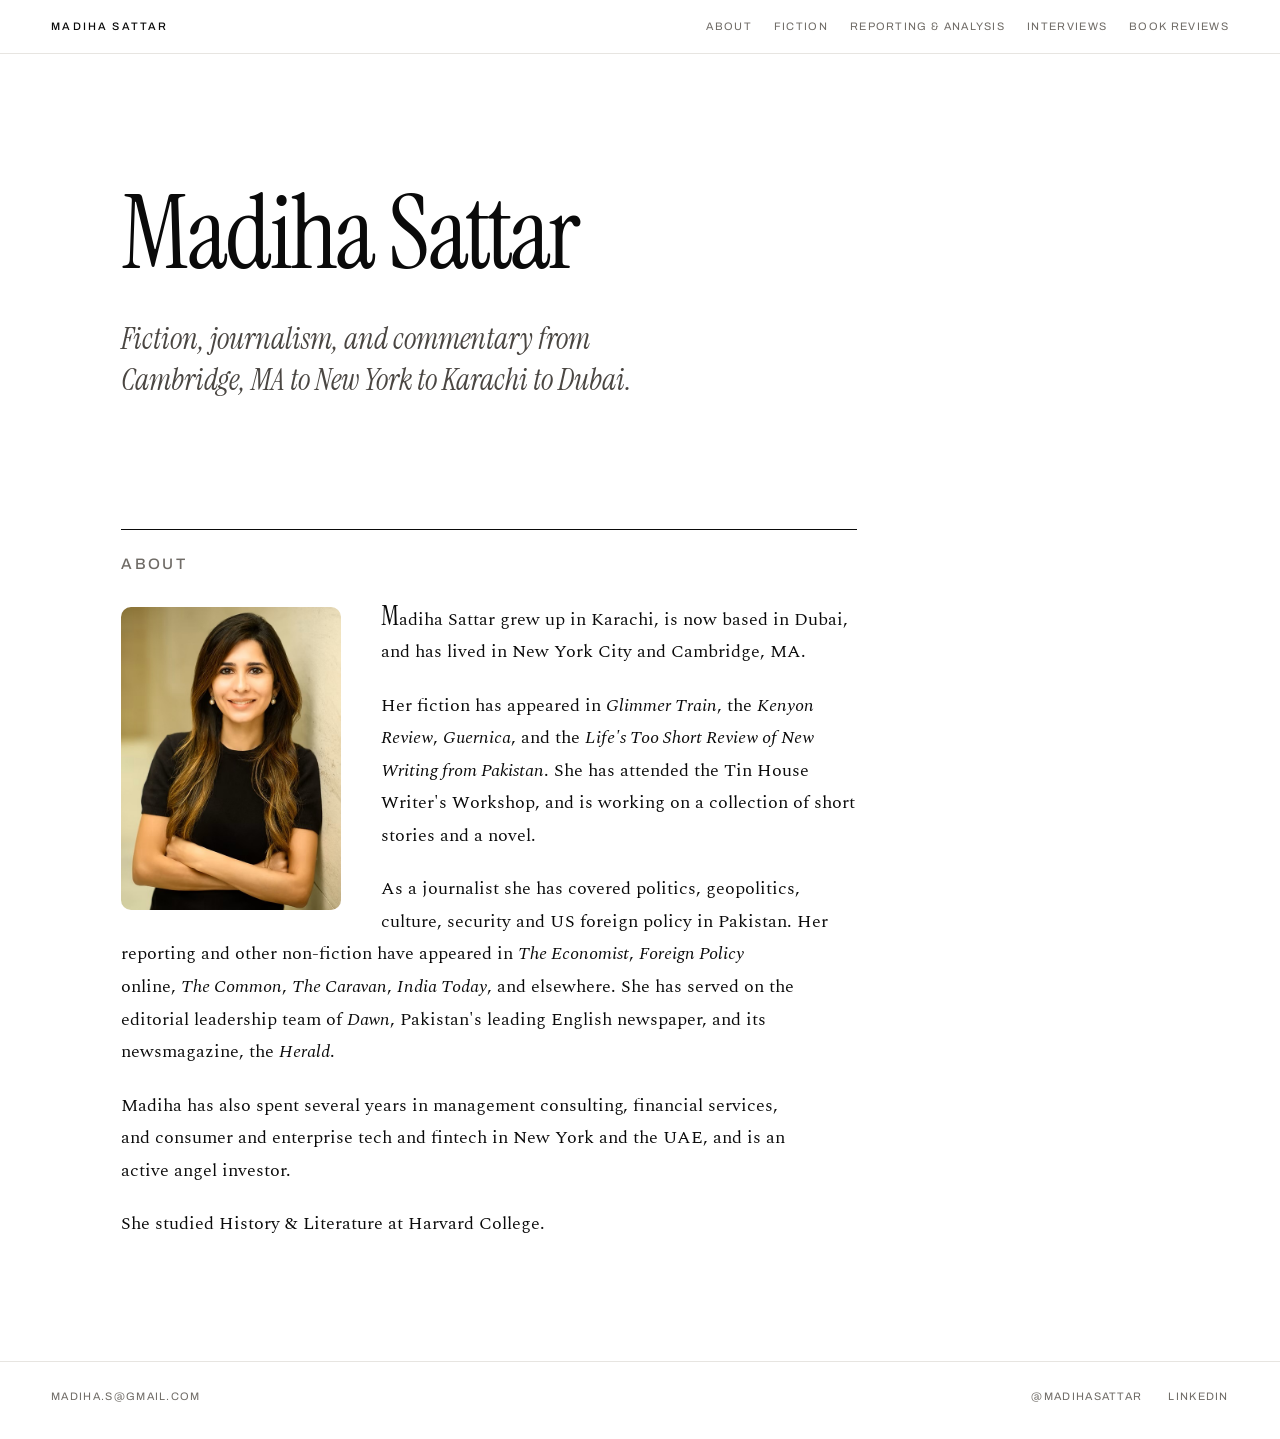
==== commit 5206a28e: "Homepage: larger About label; rule stops at the bio's edge Co-Authored-By: Claude Opus 5 <noreply@an" ====
--- a/index.html
+++ b/index.html
@@ -5,7 +5,7 @@
 <meta name="viewport" content="width=device-width, initial-scale=1.0" />
 <title>Madiha Sattar | Fiction, Creative Nonfiction, Journalism</title>
 <meta name="description" content="Madiha Sattar — fiction writer, journalist, and critic. Published in the Kenyon Review, Guernica, Glimmer Train, The Economist, Foreign Policy, and more." />
-<link rel="stylesheet" href="style.css?v=20260914c" />
+<link rel="stylesheet" href="style.css?v=20260915a" />
 </head>
 <body data-page="home">
 <main class="page-home">
@@ -25,6 +25,6 @@
     </div>
   </section>
 </main>
-<script src="site.js?v=20260914c"></script>
+<script src="site.js?v=20260915a"></script>
 </body>
 </html>
--- a/style.css
+++ b/style.css
@@ -137,6 +137,7 @@
 }
 
 .home-about {
+  max-width: 46rem;
   margin-top: clamp(64px, 10vw, 128px);
   border-top: 1px solid var(--rule-strong);
   padding-top: 22px;
@@ -145,9 +146,9 @@
 
 .section-label {
   font-family: var(--label);
-  font-size: 0.66rem;
+  font-size: 0.95rem;
   font-weight: 500;
-  letter-spacing: 0.2em;
+  letter-spacing: 0.16em;
   text-transform: uppercase;
   color: var(--quiet);
   margin-bottom: 26px;
@@ -156,7 +157,6 @@
 /* photo floats left; the bio must stay normal block flow so it wraps around and under it */
 .home-about-body {
   display: flow-root;
-  max-width: 46em;
 }
 
 .home-about-body img {
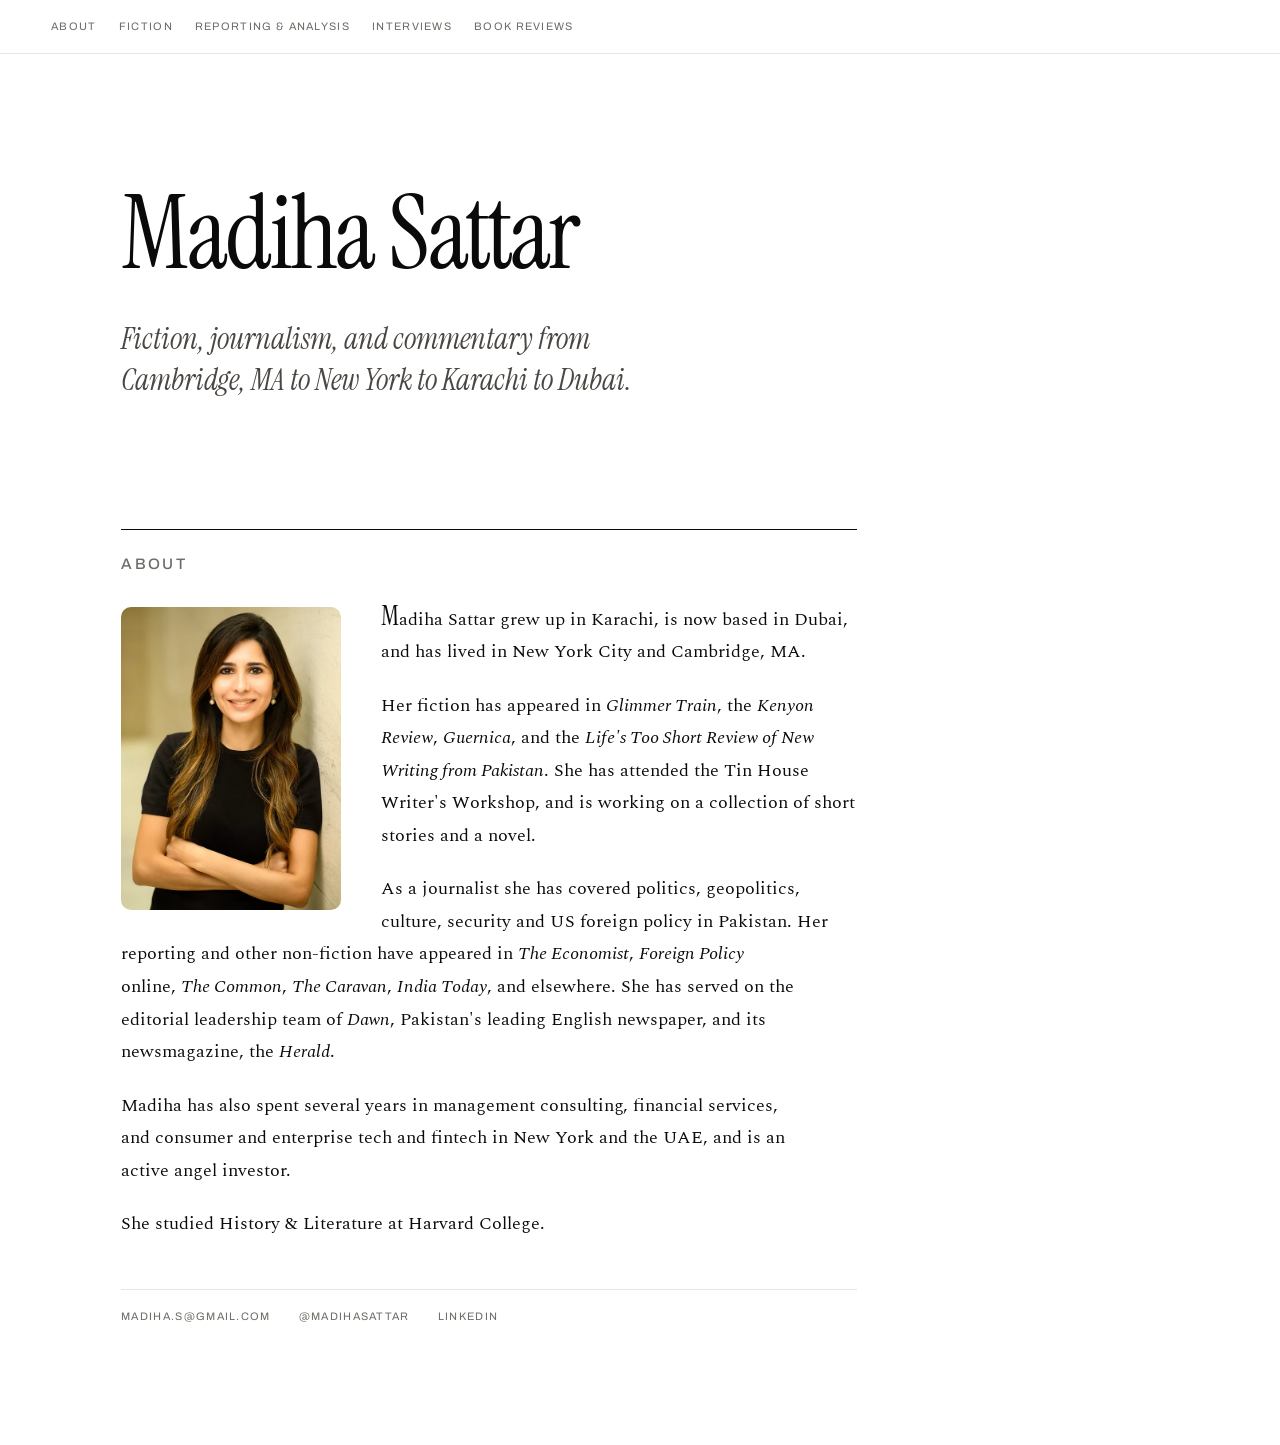
==== commit d8895644: "Header links only, homepage contact under bio, even logo row, larger review labels - Header: drop th" ====
--- a/index.html
+++ b/index.html
@@ -5,7 +5,7 @@
 <meta name="viewport" content="width=device-width, initial-scale=1.0" />
 <title>Madiha Sattar | Fiction, Creative Nonfiction, Journalism</title>
 <meta name="description" content="Madiha Sattar — fiction writer, journalist, and critic. Published in the Kenyon Review, Guernica, Glimmer Train, The Economist, Foreign Policy, and more." />
-<link rel="stylesheet" href="style.css?v=20260915a" />
+<link rel="stylesheet" href="style.css?v=20260915g" />
 </head>
 <body data-page="home">
 <main class="page-home">
@@ -23,8 +23,13 @@
         <p>She studied History &amp; Literature at Harvard&nbsp;College.</p>
       </div>
     </div>
+    <p class="home-contact">
+      <a href="mailto:madiha.s@gmail.com">madiha.s@gmail.com</a>
+      <a href="https://twitter.com/MadihaSattar" target="_blank" rel="noopener">@MadihaSattar</a>
+      <a href="https://www.linkedin.com/in/madiha-sattar/" target="_blank" rel="noopener">LinkedIn</a>
+    </p>
   </section>
 </main>
-<script src="site.js?v=20260915a"></script>
+<script src="site.js?v=20260915g"></script>
 </body>
 </html>
--- a/style.css
+++ b/style.css
@@ -48,23 +48,9 @@
   background: var(--paper);
   border-bottom: 1px solid var(--rule);
   display: flex;
-  flex-wrap: wrap;
-  align-items: baseline;
-  justify-content: space-between;
-  gap: 8px 32px;
+  justify-content: flex-start;
   padding: 18px var(--gutter);
 }
-
-.site-name {
-  font-family: var(--label);
-  font-size: 0.68rem;
-  font-weight: 500;
-  letter-spacing: 0.2em;
-  text-transform: uppercase;
-  color: var(--ink);
-  text-decoration: none;
-}
-.site-name:hover { color: var(--ink); }
 
 .site-nav {
   display: flex;
@@ -175,6 +161,28 @@
   text-wrap: pretty;
 }
 .home-about-text p:last-child { margin-bottom: 0; }
+
+/* email, X and LinkedIn under the bio (the homepage has no footer) */
+/* same sizing as the site footer, which keeps all three on one line at 375px */
+.home-contact {
+  display: flex;
+  flex-wrap: nowrap;
+  gap: clamp(10px, 2.5vw, 28px);
+  margin-top: clamp(32px, 5vw, 48px);
+  padding-top: 18px;
+  border-top: 1px solid var(--rule);
+}
+
+.home-contact a {
+  font-family: var(--label);
+  font-size: clamp(0.56rem, 2.4vw, 0.68rem);
+  letter-spacing: 0.12em;
+  text-transform: uppercase;
+  color: var(--quiet);
+  text-decoration: none;
+  white-space: nowrap;
+}
+.home-contact a:hover { color: var(--ink); }
 
 /* raised initial ties the bio to the display type */
 .home-about-text p:first-child::first-letter {
@@ -299,6 +307,12 @@
 }
 .review-text .entry-title { font-size: clamp(1.45rem, 3vw, 1.95rem); max-width: 26em; }
 .review-text .entry-title + .entry-excerpt { margin-top: 4px; }
+/* the publication above each review title, sized to match the Fiction credits */
+.review-text .entry-label {
+  font-size: 0.95rem;
+  letter-spacing: 0.08em;
+  color: var(--body);
+}
 
 /* Interviews */
 [data-page="interviews"] .entry-title {
@@ -317,11 +331,17 @@
   border-top: 1px solid var(--rule-strong);
   border-bottom: 1px solid var(--rule);
   padding: 22px 0 24px;
-  display: grid;
-  grid-template-columns: repeat(auto-fill, minmax(108px, 1fr));
-  gap: 26px 16px;
+  /* logos vary from 42px to 109px wide, so a fixed gap (not equal columns) keeps the spacing even */
+  display: flex;
+  flex-wrap: wrap;
   align-items: center;
-  justify-items: start;
+  gap: 22px clamp(20px, 3vw, 36px);
+}
+.pub-filter { --logo-scale: 1; }
+
+/* tablets: shrink the logos a little so all eight stay on one row instead of leaving one behind */
+@media (min-width: 681px) and (max-width: 899px) {
+  .pub-filter { --logo-scale: 0.76; }
 }
 
 .pub-filter button {
@@ -347,14 +367,14 @@
 }
 
 /* wordmarks 40–46px; stacked marks need more height to read at the same optical size */
-.pub-filter [data-pub="economist"] img  { height: 46px; }
-.pub-filter [data-pub="fp"] img         { height: 44px; }
-.pub-filter [data-pub="dawn"] img       { height: 40px; }
-.pub-filter [data-pub="caravan"] img    { height: 46px; }
-.pub-filter [data-pub="herald"] img     { height: 40px; }
-.pub-filter [data-pub="indiatoday"] img { height: 44px; }
-.pub-filter [data-pub="common"] img     { height: 54px; }
-.pub-filter [data-pub="huffpost"] img   { height: 50px; }
+.pub-filter [data-pub="economist"] img  { height: calc(46px * var(--logo-scale)); }
+.pub-filter [data-pub="fp"] img         { height: calc(44px * var(--logo-scale)); }
+.pub-filter [data-pub="dawn"] img       { height: calc(40px * var(--logo-scale)); }
+.pub-filter [data-pub="caravan"] img    { height: calc(46px * var(--logo-scale)); }
+.pub-filter [data-pub="herald"] img     { height: calc(40px * var(--logo-scale)); }
+.pub-filter [data-pub="indiatoday"] img { height: calc(44px * var(--logo-scale)); }
+.pub-filter [data-pub="common"] img     { height: calc(54px * var(--logo-scale)); }
+.pub-filter [data-pub="huffpost"] img   { height: calc(50px * var(--logo-scale)); }
 
 .pub-section { margin-top: clamp(40px, 6vw, 68px); }
 .pub-section.is-hidden { display: none; }
@@ -488,6 +508,6 @@
 
 /* ─── PHONES ─────────────────────────────────────────── */
 @media (max-width: 680px) {
-  /* the header wraps to two lines here, so land the About anchor below it */
-  .home-about { scroll-margin-top: 110px; }
-}
+  /* the header wraps to two rows of links here, so land the About anchor below it */
+  .home-about { scroll-margin-top: 96px; }
+}
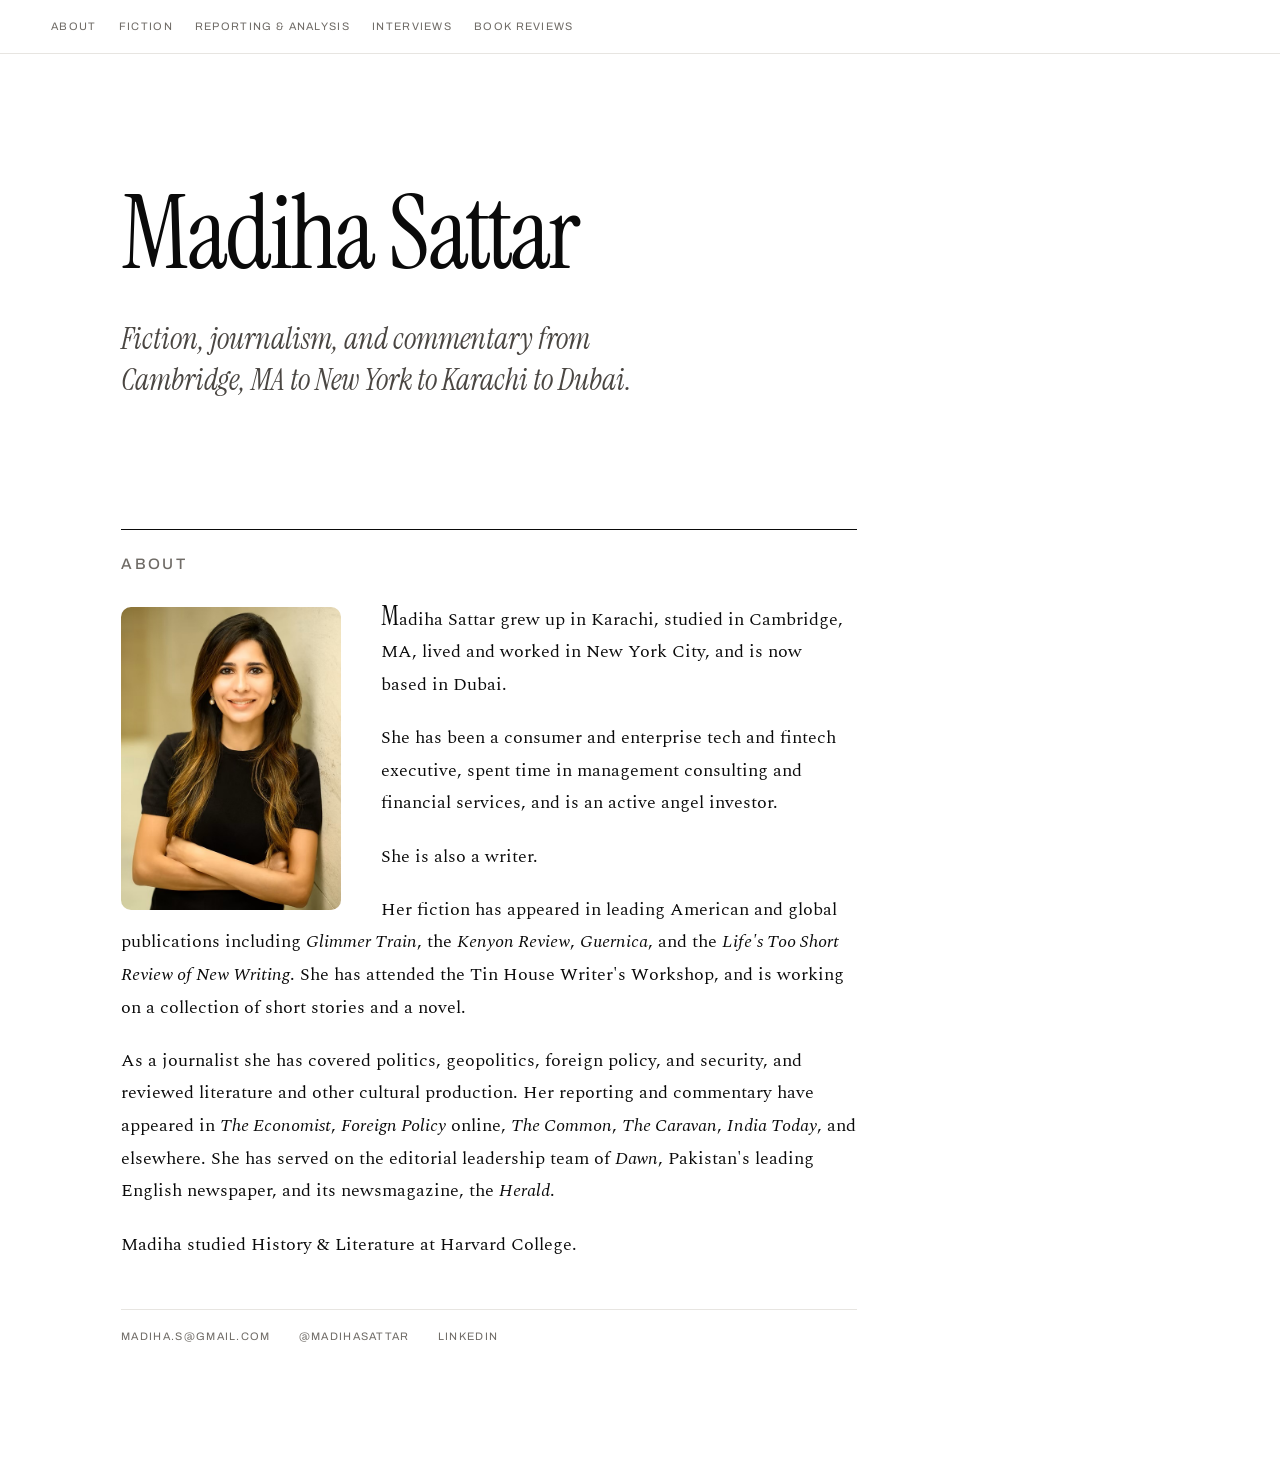
==== commit e0b2ab61: "Update homepage bio Co-Authored-By: Claude Opus 5 <noreply@anthropic.com>" ====
--- a/index.html
+++ b/index.html
@@ -1,6 +1,14 @@
 <!DOCTYPE html>
 <html lang="en">
 <head>
+<!-- Google tag (gtag.js) -->
+<script async src="https://www.googletagmanager.com/gtag/js?id=G-RKL78WMHLT"></script>
+<script>
+  window.dataLayer = window.dataLayer || [];
+  function gtag(){dataLayer.push(arguments);}
+  gtag('js', new Date());
+  gtag('config', 'G-RKL78WMHLT');
+</script>
 <meta charset="UTF-8" />
 <meta name="viewport" content="width=device-width, initial-scale=1.0" />
 <title>Madiha Sattar | Fiction, Creative Nonfiction, Journalism</title>
@@ -16,11 +24,12 @@
     <div class="home-about-body">
       <img src="madiha.jpg" alt="Madiha Sattar" width="552" height="762" />
       <div class="home-about-text">
-        <p>Madiha Sattar grew up in Karachi, is now based in Dubai, and has lived in New York City and Cambridge,&nbsp;MA.</p>
-        <p>Her fiction has appeared in <em>Glimmer Train</em>, the <em>Kenyon Review</em>, <em>Guernica</em>, and the <em>Life's Too Short Review of New Writing from Pakistan</em>. She has attended the Tin House Writer's Workshop, and is working on a collection of short stories and a&nbsp;novel.</p>
-        <p>As a journalist she has covered politics, geopolitics, culture, security and US foreign policy in Pakistan. Her reporting and other non-fiction have appeared in <em>The Economist</em>, <em>Foreign Policy</em> online, <em>The Common</em>, <em>The Caravan</em>, <em>India Today</em>, and elsewhere. She has served on the editorial leadership team of <em>Dawn</em>, Pakistan's leading English newspaper, and its newsmagazine, the&nbsp;<em>Herald</em>.</p>
-        <p>Madiha has also spent several years in management consulting, financial services, and consumer and enterprise tech and fintech in New York and the UAE, and is an active angel&nbsp;investor.</p>
-        <p>She studied History &amp; Literature at Harvard&nbsp;College.</p>
+        <p>Madiha Sattar grew up in Karachi, studied in Cambridge, MA, lived and worked in New York City, and is now based in&nbsp;Dubai.</p>
+        <p>She has been a consumer and enterprise tech and fintech executive, spent time in management consulting and financial services, and is an active angel&nbsp;investor.</p>
+        <p>She is also a writer.</p>
+        <p>Her fiction has appeared in leading American and global publications including <em>Glimmer Train</em>, the <em>Kenyon Review</em>, <em>Guernica</em>, and the <em>Life's Too Short Review of New Writing</em>. She has attended the Tin House Writer's Workshop, and is working on a collection of short stories and a&nbsp;novel.</p>
+        <p>As a journalist she has covered politics, geopolitics, foreign policy, and security, and reviewed literature and other cultural production. Her reporting and commentary have appeared in <em>The Economist</em>, <em>Foreign Policy</em> online, <em>The Common</em>, <em>The Caravan</em>, <em>India Today</em>, and elsewhere. She has served on the editorial leadership team of <em>Dawn</em>, Pakistan's leading English newspaper, and its newsmagazine, the&nbsp;<em>Herald</em>.</p>
+        <p>Madiha studied History &amp; Literature at Harvard&nbsp;College.</p>
       </div>
     </div>
     <p class="home-contact">
